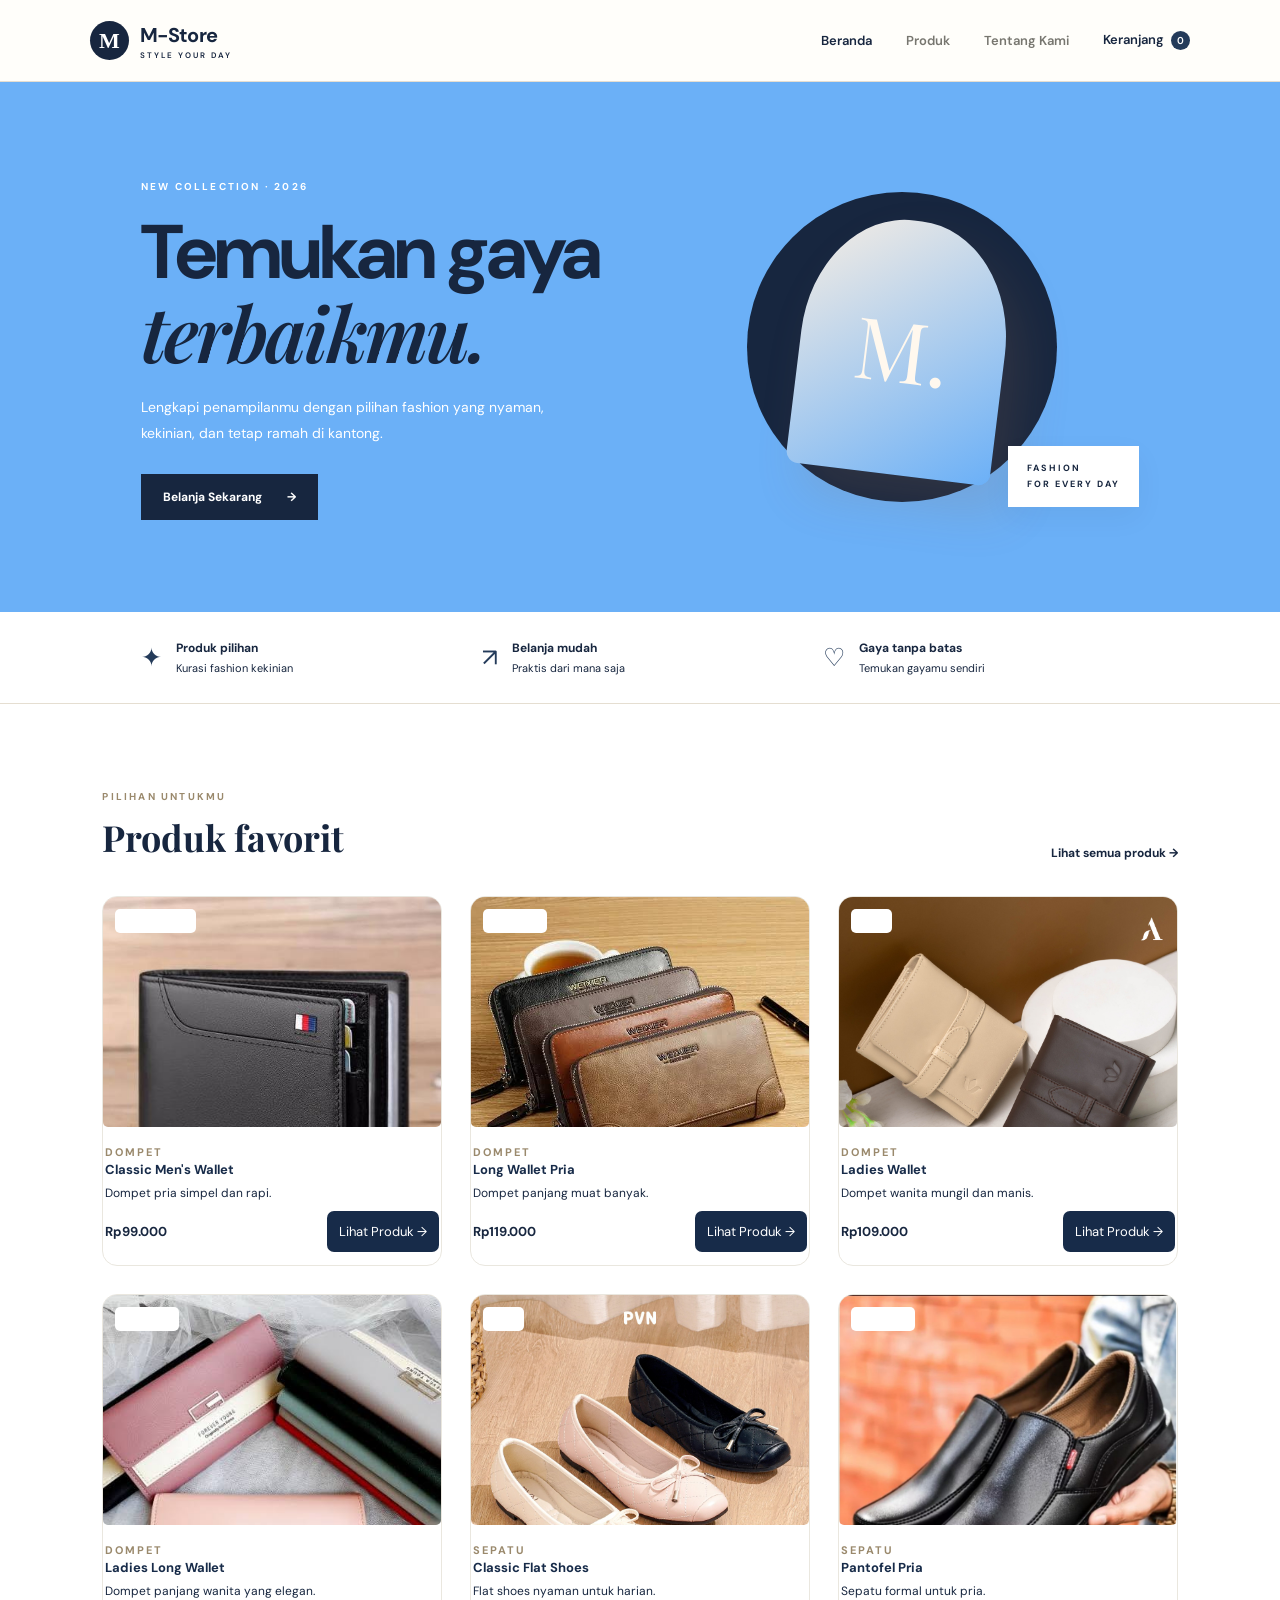
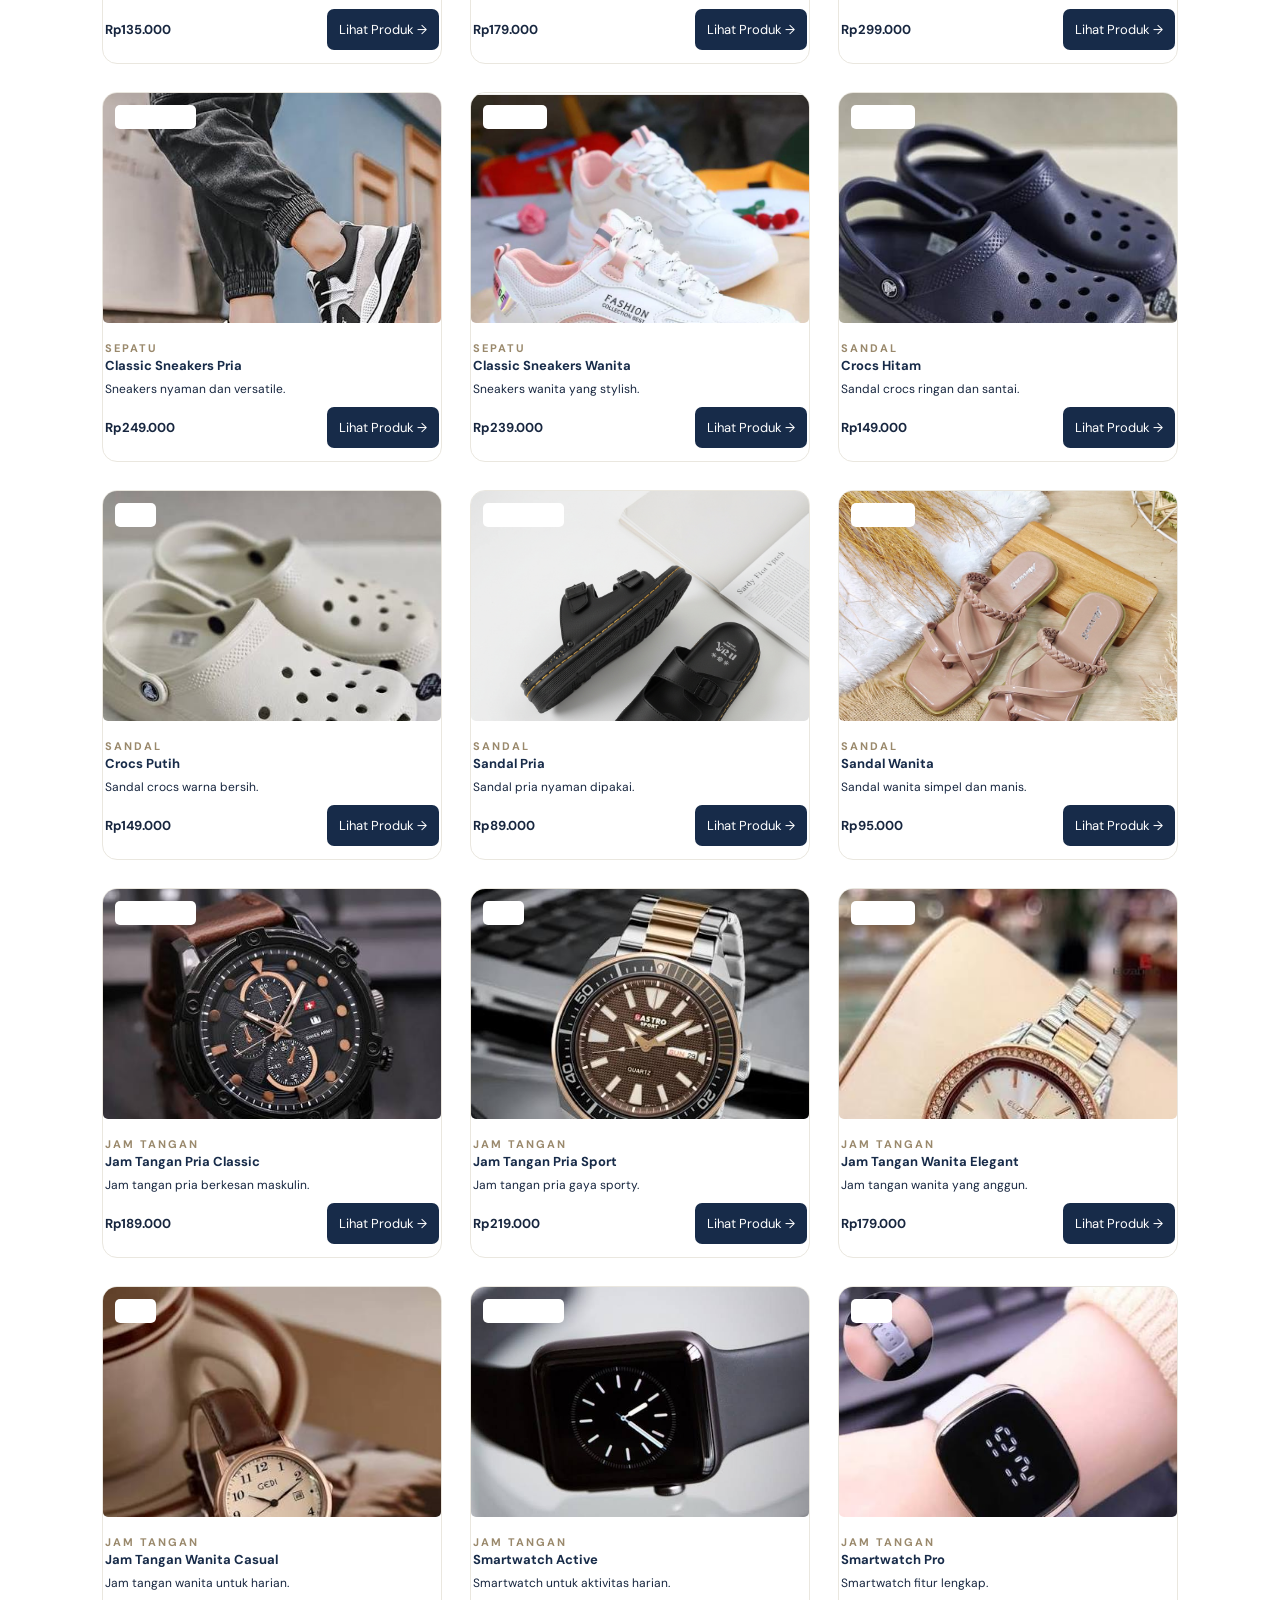
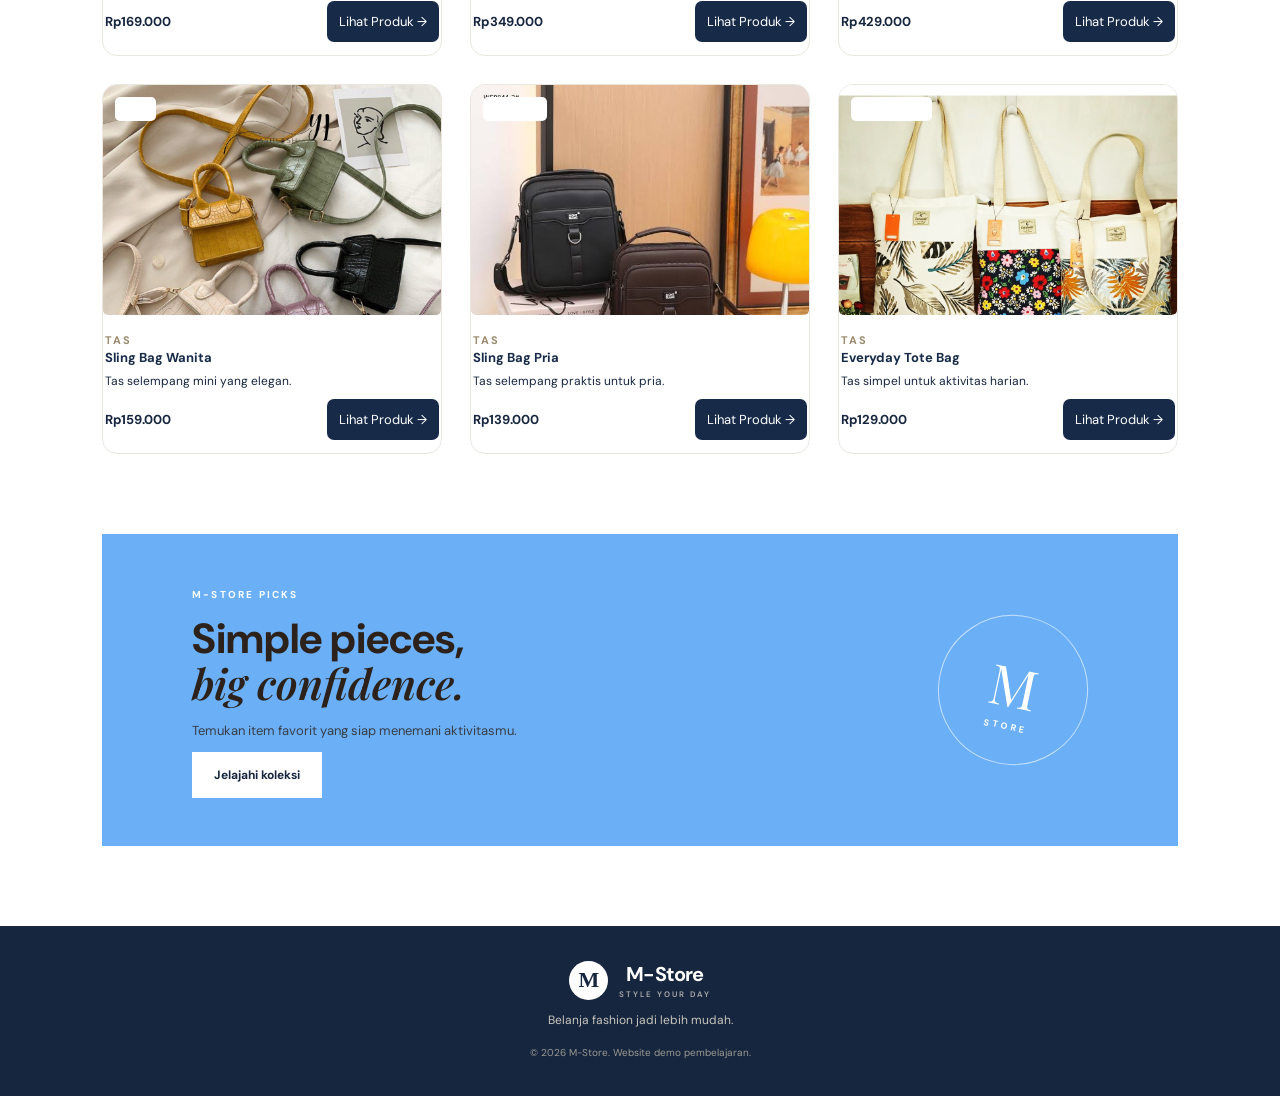
==== index.html @ 7494c429 "Add files via upload" ====
<!DOCTYPE html>
<html lang="id">

<head>
    <meta charset="UTF-8">
    <meta name="viewport" content="width=device-width, initial-scale=1.0">

    <title>Website Toko Online Mini - M-Store></title>

    <link rel="stylesheet" href="style.css">
    <script src="script.js" defer></script>
</head>

<body>

    <!-- HEADER -->
    <header class="site-header">

        <a class="brand" href="index.html">
            <span class="brand-mark">M</span>

            <span>
                M-Store
                <small>STYLE YOUR DAY</small>
            </span>
        </a>

        <button
            class="menu-toggle"
            aria-label="Buka menu"
            onclick="toggleMenu()"
        >
            ☰
        </button>

        <nav id="mainNav">
            <a class="active" href="index.html">Beranda</a>
            <a href="produk.html">Produk</a>
            <a href="tentang.html">Tentang Kami</a>

            <a class="nav-cart" href="keranjang.html">
                Keranjang
                <span class="cart-count">0</span>
            </a>
        </nav>

    </header>


    <!-- MAIN CONTENT -->
    <main>

        <!-- HERO SECTION -->
        <section class="hero">

            <div class="hero-content">

                <span class="eyebrow">
                    NEW COLLECTION · 2026
                </span>

                <h1>
                    Temukan gaya<br>
                    <em>terbaikmu.</em>
                </h1>

                <p style="color: rgb(255, 255, 255);">
                    Lengkapi penampilanmu dengan pilihan fashion
                    yang nyaman, kekinian, dan tetap ramah di kantong.
                </p>

                <a class="btn btn-dark" href="produk.html">
                    Belanja Sekarang
                    <span>→</span>
                </a>

            </div>


            <!-- HERO ART -->
            <div class="hero-art">

                <div class="hero-circle"></div>

                <div class="hero-label">
                    FASHION<br>
                    FOR EVERY DAY
                </div>

                <div class="hero-product">
                    M.
                </div>

            </div>

        </section>


        <!-- BENEFITS SECTION -->
        <section class="benefits">

            <div>
                <span>✦</span>

                <p>
                    <b>Produk pilihan</b>
                    <small>Kurasi fashion kekinian</small>
                </p>
            </div>

            <div>
                <span>↗</span>

                <p>
                    <b>Belanja mudah</b>
                    <small>Praktis dari mana saja</small>
                </p>
            </div>

            <div>
                <span>♡</span>

                <p>
                    <b>Gaya tanpa batas</b>
                    <small>Temukan gayamu sendiri</small>
                </p>
            </div>

        </section>


        <!-- FEATURED PRODUCTS -->
        <section class="section">

            <div class="section-heading">

                <div>
                    <span class="eyebrow">
                        PILIHAN UNTUKMU
                    </span>

                    <h2>Produk favorit</h2>
                </div>

                <a class="text-link" href="produk.html">
                    Lihat semua produk →
                </a>

            </div>

            <div
                class="product-grid"
                id="featuredProducts"
            ></div>

        </section>


        <!-- PROMO SECTION -->
        <section class="promo">

            <div>

                <span class="eyebrow">
                    M-STORE PICKS
                </span>

                <h2>
                    Simple pieces,<br>
                    <em>big confidence.</em>
                </h2>

                <p>
                    Temukan item favorit yang siap menemani aktivitasmu.
                </p>

                <a class="btn btn-light" href="produk.html">
                    Jelajahi koleksi
                </a>

            </div>


            <!-- PROMO STAMP -->
            <div class="promo-stamp">
                M

                <br>

                <small>STORE</small>
            </div>

        </section>

    </main>


    <!-- FOOTER -->
    <footer>

        <a class="brand footer-brand" href="index.html">

            <span class="brand-mark">M</span>

            <span>
                M-Store
                <small>STYLE YOUR DAY</small>
            </span>

        </a>

        <p>
            Belanja fashion jadi lebih mudah.
        </p>

        <small>
            © 2026 M-Store. Website demo pembelajaran.
        </small>

    </footer>

</body>
</html>
---- style.css ----
/* ==========================================
   1. IMPORT FONT
========================================== */

@import url('https://fonts.googleapis.com/css2?family=DM+Sans:wght@400;500;600;700&family=Playfair+Display:ital,wght@0,600;0,700;1,600;1,700&display=swap');


/* ==========================================
   2. ROOT VARIABLES
========================================== */

:root {
    --ink: #17263F;       /* Navy gelap untuk teks */
    --muted: #17263F;     /* Abu-abu untuk teks tambahan */
    --cream: #6bb0f7;     /* Cream sebagai warna latar */
    --paper: #ffffff;     /* Cream terang untuk card */
    --orange: #243B5A;    /* Diganti navy untuk elemen utama */
    --line: #E5DED1;      /* Garis pembatas cream */
}


/* ==========================================
   3. RESET & GLOBAL STYLE
========================================== */

* {
    box-sizing: border-box;
}

html {
    scroll-behavior: smooth;
}

body {
    margin: 0;
    background: var(--paper);
    color: var(--ink);
    font-family: 'DM Sans', sans-serif;
}

a {
    color: inherit;
    text-decoration: none;
}

h1,
h2,
h3,
p {
    margin-top: 0;
}


/* ==========================================
   4. HEADER & NAVIGATION
========================================== */

.site-header {
    height: 82px;
    padding: 0 7%;
    display: flex;
    align-items: center;
    justify-content: space-between;
    border-bottom: 1px solid var(--line);
    background: #fffefa;
    position: sticky;
    top: 0;
    z-index: 10;
}

.brand {
    display: flex;
    align-items: center;
    gap: 11px;
    font-weight: 700;
    font-size: 20px;
    letter-spacing: -.8px;
}

.brand small {
    display: block;
    font-size: 8px;
    letter-spacing: 2px;
    color: var(--muted);
    font-weight: 600;
    margin-top: 2px;
}

.brand-mark {
    width: 39px;
    height: 39px;
    background: var(--ink);
    color: white;
    border-radius: 50%;
    display: grid;
    place-items: center;
    font-family: Georgia;
    font-size: 22px;
}

nav {
    display: flex;
    align-items: center;
    gap: 34px;
    font-size: 13px;
    font-weight: 600;
}

nav a {
    color: #77766f;
    transition: .2s;
}

nav a:hover,
nav a.active {
    color: var(--ink);
}

.nav-cart {
    color: var(--ink);
}

.cart-count {
    display: inline-grid;
    place-items: center;
    background: var(--orange);
    color: white;
    border-radius: 50%;
    width: 19px;
    height: 19px;
    font-size: 10px;
    margin-left: 4px;
}

.menu-toggle {
    display: none;
    border: 0;
    background: none;
    font-size: 25px;
}


/* ==========================================
   5. HERO SECTION
========================================== */

.hero {
    min-height: 530px;
    background: var(--cream);
    padding: 75px 11%;
    display: grid;
    grid-template-columns: 1.05fr .95fr;
    align-items: center;
    overflow: hidden;
}

.eyebrow {
    font-size: 10px;
    letter-spacing: 2.2px;
    font-weight: 700;
    color: white;
}

.hero h1,
.page-intro h1 {
    font-size: clamp(42px, 6vw, 76px);
    line-height: 1.04;
    letter-spacing: -3px;
    margin: 18px 0;
}

.hero h1 em,
.page-intro h1 em,
.promo h2 em {
    font-family: 'Playfair Display', serif;
    font-weight: 600;
}

.hero-content > p,
.page-intro > p {
    color: var(--muted);
    line-height: 1.8;
    max-width: 440px;
    font-size: 14px;
    margin-bottom: 28px;
}


/* ==========================================
   6. BUTTONS
========================================== */

.btn {
    display: inline-flex;
    align-items: center;
    justify-content: center;
    gap: 25px;
    padding: 15px 22px;
    font-size: 12px;
    font-weight: 700;
    border: 0;
    cursor: pointer;
    transition: .2s;
}

.btn:hover {
    transform: translateY(-2px);
}

.btn-dark {
    background: var(--ink);
    color: white;
}

.btn-light {
    background: white;
    color: var(--ink);
}

.full-btn {
    width: 100%;
    text-align: center;
}


/* ==========================================
   7. HERO ART
========================================== */

.hero-art {
    height: 370px;
    position: relative;
    display: grid;
    place-items: center;
}

.hero-circle {
    width: 310px;
    height: 310px;
    border-radius: 50%;
    background: #17263F;
    position: absolute;
}

.hero-product {
    width: 205px;
    height: 255px;
    background: linear-gradient(145deg, #f8eee3, #6bb0f7);
    border-radius: 48% 48% 12px 12px;
    z-index: 1;
    display: grid;
    place-items: center;
    font-family: 'Playfair Display';
    font-size: 85px;
    color: #fff8ee;
    box-shadow: 20px 25px 50px #9b6e5430;
    transform: rotate(7deg);
}

.hero-label {
    position: absolute;
    z-index: 2;
    right: 0;
    bottom: 25px;
    background: white;
    padding: 15px 19px;
    font-size: 9px;
    letter-spacing: 2px;
    line-height: 1.7;
    font-weight: 700;
    box-shadow: 0 10px 30px #0000000c;
}


/* ==========================================
   8. BENEFITS SECTION
========================================== */

.benefits {
    display: grid;
    grid-template-columns: repeat(3, 1fr);
    padding: 28px 11%;
    border-bottom: 1px solid var(--line);
    gap: 25px;
}

.benefits > div {
    display: flex;
    align-items: center;
    gap: 14px;
}

.benefits > div > span {
    font-size: 25px;
    color: var(--orange);
}

.benefits p {
    margin: 0;
    font-size: 12px;
}

.benefits small {
    display: block;
    color: var(--muted);
    font-size: 11px;
    margin-top: 5px;
}


/* ==========================================
   9. PRODUCT SECTION
========================================== */

.section {
    padding: 80px 8%;
}

.section-heading {
    display: flex;
    justify-content: space-between;
    align-items: end;
    margin-bottom: 30px;
}

.section-heading h2 {
    font-family: 'Playfair Display';
    font-size: 36px;
    margin: 8px 0 0;
}

.text-link,
.back-link {
    font-size: 12px;
    font-weight: 700;
}

.product-grid {
    display: grid;
    grid-template-columns: repeat(4, minmax(0, 1fr));
    gap: 22px;
}

.product-card {
    min-width: 0;
}


/* =========================
   PRODUCT SECTION
========================= */

.product-grid {
    display: grid;
    grid-template-columns: repeat(3, 1fr);
    gap: 28px;
    margin-top: 35px;
}

.product-card {
    background: #fff;
    border-radius: 15px;
    overflow: hidden;
    border: 1px solid #eae7df;
    transition: 0.3s ease;
}

.product-card:hover {
    transform: translateY(-8px);
    box-shadow: 0 15px 35px rgba(18, 35, 62, 0.12);
}

.product-image {
    width: 100%;
    height: 260px;
    position: relative;
    overflow: hidden;
    background: #f1eee7;
}

.product-image img {
    width: 100%;
    height: 100%;
    object-fit: cover;
    transition: transform 0.5s ease;
}

.product-card:hover .product-image img {
    transform: scale(1.08);
}

.product-tag {
    position: absolute;
    top: 15px;
    left: 15px;
    z-index: 2;
    background: #172b49;
    color: white;
    padding: 7px 12px;
    border-radius: 5px;
    font-size: 10px;
    letter-spacing: 1px;
}

.product-info {
    padding: 20px;
}

.product-info small {
    color: #9a896c;
    font-size: 11px;
    font-weight: 700;
    letter-spacing: 2px;
}

.product-info h3 {
    color: #172b49;
    font-size: 18px;
    margin: 10px 0;
}

.product-price {
    font-size: 17px;
    font-weight: 700;
    color: #172b49;
    margin-bottom: 18px;
}

.product-button {
    display: block;
    text-align: center;
    text-decoration: none;
    background: #172b49;
    color: #fff;
    padding: 12px;
    border-radius: 7px;
    font-size: 13px;
    transition: 0.3s;
}

.product-button:hover {
    background: #c5a879;
    color: #172b49;
}

/* RESPONSIVE */

@media (max-width: 768px) {
    .product-grid {
        grid-template-columns: repeat(2, 1fr);
        gap: 15px;
    }

    .product-image {
        height: 190px;
    }

    .product-info {
        padding: 13px;
    }

    .product-info h3 {
        font-size: 15px;
    }
}

@media (max-width: 450px) {
    .product-grid {
        grid-template-columns: 1fr;
    }

    .product-image {
        height: 260px;
    }
}


/* ==========================================
   10. PRODUCT IMAGE
========================================== */

.product-image {
    height: 230px;
    border-radius: 5px;
    background: var(--cream);
    display: grid;
    place-items: center;
    position: relative;
    overflow: hidden;
}

.product-image .emoji {
    font-size: 75px;
    filter: drop-shadow(0 12px 10px #00000018);
    transition: .3s;
}

.product-card:hover .emoji {
    transform: scale(1.08) rotate(-4deg);
}

.product-tag {
    position: absolute;
    top: 12px;
    left: 12px;
    background: white;
    padding: 6px 9px;
    font-size: 9px;
    letter-spacing: 1px;
}

.product-image img {
    width: 100%;
    height: 100%;
    object-fit: cover;
    display: block;
    transition: .3s;
}

.product-card:hover .product-image img {
    transform: scale(1.08);
}

.cart-thumb img {
    width: 100%;
    height: 100%;
    object-fit: cover;
    border-radius: 5px;
}
/* ==========================================
   11. PRODUCT INFORMATION
========================================== */

.product-info {
    padding: 13px 2px;
}

.product-info h3 {
    font-size: 13px;
    margin: 0 0 7px;
}

.product-info p {
    font-size: 12px;
    color: var(--muted);
    margin: 0 0 10px;
}

.product-bottom {
    display: flex;
    align-items: center;
    justify-content: space-between;
}

.price {
    font-weight: 700;
    font-size: 13px;
}

.add-btn {
    border: 1px solid var(--ink);
    background: transparent;
    padding: 8px 11px;
    font-size: 10px;
    font-weight: 700;
    cursor: pointer;
}

.add-btn:hover {
    background: var(--ink);
    color: white;
}


/* ==========================================
   12. PROMO SECTION
========================================== */

.promo {
    margin: 0 8% 80px;
    background:#6bb0f7;
    padding: 48px 7%;
    display: flex;
    align-items: center;
    justify-content: space-between;
    color: #2c211b;
}

.promo h2 {
    font-size: 42px;
    line-height: 1.08;
    margin: 13px 0;
}

.promo p {
    font-size: 13px;
    opacity: .8;
}

.promo-stamp {
    width: 150px;
    height: 150px;
    border: 1px solid #ffffff9c;
    border-radius: 50%;
    display: grid;
    place-content: center;
    text-align: center;
    font-family: 'Playfair Display';
    font-size: 55px;
    color: white;
    transform: rotate(12deg);
}

.promo-stamp small {
    font: 700 9px 'DM Sans';
    letter-spacing: 3px;
}


/* ==========================================
   13. PAGE WRAPPER
========================================== */

.page-wrap {
    padding: 65px 8% 90px;
    min-height: 65vh;
}

.page-intro {
    text-align: center;
    margin: 0 auto 38px;
}

.page-intro h1 {
    font-size: clamp(38px, 5vw, 58px);
    margin: 13px 0;
}

.page-intro > p {
    margin: 0 auto;
    max-width: 540px;
}


/* ==========================================
   14. SEARCH & CATEGORY FILTER
========================================== */

.catalog-tools {
    display: flex;
    gap: 12px;
    max-width: 600px;
    margin: 0 auto 30px;
}

.catalog-tools input,
.catalog-tools select,
.checkout-form input,
.checkout-form textarea,
.checkout-form select {
    width: 100%;
    padding: 13px 14px;
    border: 1px solid var(--line);
    background: white;
    font: inherit;
    font-size: 12px;
    outline: none;
}

.catalog-tools input:focus,
.checkout-form input:focus,
.checkout-form textarea:focus {
    border-color: var(--orange);
}

.catalog-tools select {
    max-width: 190px;
}


/* ==========================================
   15. EMPTY STATE
========================================== */

.empty-state {
    text-align: center;
    padding: 55px 20px;
    background: var(--cream);
    color: var(--muted);
    grid-column: 1 / -1;
}


/* ==========================================
   16. CART & CHECKOUT LAYOUT
========================================== */

.cart-layout,
.checkout-layout {
    display: grid;
    grid-template-columns: 1.6fr .9fr;
    gap: 28px;
    align-items: start;
}

.cart-items {
    display: grid;
    gap: 12px;
}


/* ==========================================
   17. CART ITEMS
========================================== */

.cart-row {
    display: grid;
    grid-template-columns: 90px 1fr auto;
    gap: 17px;
    align-items: center;
    padding: 15px;
    border: 1px solid var(--line);
}

.cart-thumb {
    height: 90px;
    background: var(--cream);
    display: grid;
    place-items: center;
    font-size: 35px;
}

.cart-detail h3 {
    font-size: 13px;
    margin: 0 0 6px;
}

.cart-detail p {
    font-size: 12px;
    color: var(--muted);
    margin: 0;
}

.cart-row-total {
    font-size: 12px;
    font-weight: 700;
    white-space: nowrap;
}


/* ==========================================
   18. QUANTITY CONTROL
========================================== */

.qty-control {
    display: flex;
    align-items: center;
    gap: 10px;
    margin-top: 12px;
}

.qty-control button {
    width: 25px;
    height: 25px;
    border: 1px solid var(--line);
    background: white;
    cursor: pointer;
}

.remove-btn {
    border: 0;
    background: none;
    color:  #6bb0f7;
    font-size: 11px;
    cursor: pointer;
    margin-top: 8px;
    padding: 0;
}


/* ==========================================
   19. SUMMARY CARD
========================================== */

.summary-card,
.checkout-form {
    border: 1px solid var(--line);
    padding: 24px;
    background: #fff;
}

.summary-card h2,
.checkout-form h2 {
    font-family: 'Playfair Display';
    font-size: 23px;
    margin: 0 0 22px;
}

.summary-line {
    display: flex;
    justify-content: space-between;
    font-size: 12px;
    color: var(--muted);
    padding: 12px 0;
    border-bottom: 1px solid var(--line);
}

.summary-line b {
    color: var(--ink);
}

.summary-line.total {
    font-size: 14px;
    border: 0;
    padding: 18px 0;
}

.back-link {
    display: block;
    text-align: center;
    margin-top: 17px;
    color: var(--muted);
}


/* ==========================================
   20. ABOUT PAGE
========================================== */

.about-page .page-intro {
    max-width: 680px;
}

.about-panel {
    background: var(--cream);
    padding: 45px;
    display: grid;
    grid-template-columns: 190px 1fr;
    gap: 40px;
    align-items: center;
    margin: 50px 0;
}

.about-symbol {
    height: 170px;
    background: #17263F;
    display: grid;
    place-items: center;
    font: italic 90px 'Playfair Display';
    color: white;
}

.about-panel h2 {
    font: 600 30px 'Playfair Display';
}

.about-panel p,
.values-grid p {
    font-size: 13px;
    line-height: 1.8;
    color: var(--muted);
}

.values-grid {
    display: grid;
    grid-template-columns: repeat(3, 1fr);
    gap: 25px;
}

.values-grid article {
    border-top: 1px solid var(--line);
    padding-top: 20px;
}

.values-grid article span {
    font-size: 11px;
    color: var(--orange);
    font-weight: 700;
}

.values-grid h3 {
    font: 600 22px 'Playfair Display';
    margin: 12px 0;
}


/* ==========================================
   21. CHECKOUT FORM
========================================== */

.checkout-form {
    display: grid;
    gap: 16px;
}

.checkout-form h2 {
    margin-bottom: 5px;
}

.checkout-form label {
    font-size: 11px;
    font-weight: 700;
    display: grid;
    gap: 8px;
}

.checkout-form textarea {
    resize: vertical;
}


/* ==========================================
   22. CHECKOUT SUMMARY
========================================== */

.tiny-note {
    font-size: 10px;
    color: var(--muted);
    line-height: 1.6;
    margin: 15px 0 0;
}

.checkout-summary-item {
    display: flex;
    justify-content: space-between;
    gap: 10px;
    font-size: 11px;
    padding: 9px 0;
    border-bottom: 1px solid var(--line);
}


/* ==========================================
   23. NOTIFICATION
========================================== */

.notice {
    margin: 25px 0;
    padding: 18px;
    background: #edf5e9;
    color: #345c32;
    font-size: 13px;
    line-height: 1.7;
}


/* ==========================================
   24. FOOTER
========================================== */

footer {
    padding: 35px 8%;
    background: var(--ink);
    color: white;
    text-align: center;
}

footer p {
    font-size: 12px;
    color: #c7c4bd;
    margin: 12px 0;
}

footer > small {
    font-size: 10px;
    color: #9b9992;
}

.footer-brand {
    justify-content: center;
    color: white;
}

.footer-brand .brand-mark {
    background: white;
    color: var(--ink);
}

.footer-brand small {
    color: #aaa;
}


/* ==========================================
   25. RESPONSIVE - TABLET & MOBILE
========================================== */

@media (max-width: 800px) {

    .site-header {
        padding: 0 5%;
        height: 70px;
    }

    .menu-toggle {
        display: block;
    }

    nav {
        display: none;
        position: absolute;
        top: 70px;
        left: 0;
        right: 0;
        background: white;
        padding: 20px 6%;
        flex-direction: column;
        align-items: flex-start;
        gap: 20px;
        border-bottom: 1px solid var(--line);
    }

    nav.open {
        display: flex;
    }

    .hero {
        padding: 55px 8%;
        grid-template-columns: 1fr;
        min-height: auto;
    }

    .hero-art {
        height: 300px;
    }

    .hero-circle {
        width: 245px;
        height: 245px;
    }

    .hero-product {
        width: 165px;
        height: 210px;
    }

    .benefits {
        padding: 25px 8%;
        grid-template-columns: 1fr;
        gap: 17px;
    }

    .section {
        padding: 55px 6%;
    }

    .product-grid {
        grid-template-columns: repeat(2, minmax(0, 1fr));
        gap: 18px;
    }

    .product-image {
        height: 190px;
    }

    .promo {
        margin: 0 6% 55px;
        padding: 35px 7%;
    }

    .promo-stamp {
        width: 100px;
        height: 100px;
        font-size: 38px;
    }

    .cart-layout,
    .checkout-layout {
        grid-template-columns: 1fr;
    }

    .about-panel {
        grid-template-columns: 1fr;
        padding: 25px;
        gap: 20px;
    }

    .about-symbol {
        height: 120px;
    }

    .values-grid {
        grid-template-columns: 1fr;
    }

    .page-wrap {
        padding: 48px 6% 65px;
    }

}


/* ==========================================
   26. RESPONSIVE - SMALL MOBILE
========================================== */

@media (max-width: 430px) {

    .hero h1 {
        font-size: 48px;
    }

    .section-heading {
        align-items: start;
        gap: 15px;
        flex-direction: column;
    }

    .product-image {
        height: 155px;
    }

    .product-image .emoji {
        font-size: 58px;
    }

    .promo h2 {
        font-size: 33px;
    }

    .promo-stamp {
        display: none;
    }

    .catalog-tools {
        flex-direction: column;
    }

    .catalog-tools select {
        max-width: none;
    }

    .cart-row {
        grid-template-columns: 65px 1fr;
    }

    .cart-thumb {
        height: 70px;
    }

    .cart-row-total {
        grid-column: 2;
    }

    .cart-detail h3 {
        font-size: 12px;
    }

}

/* ==========================================
   27. DETAIL PRODUK
========================================== */

    .detail-page {
        max-width: 1180px;
        margin: 0 auto;
    }

    .breadcrumb {
        display: flex;
        align-items: center;
        flex-wrap: wrap;
        gap: 10px;
        font-size: 12px;
        color: #77766f;
        margin-bottom: 28px;
    }

    .breadcrumb a:hover { color: var(--ink); }
    .breadcrumb b { color: var(--ink); }

    .detail-product {
        display: grid;
        grid-template-columns: 1.05fr 1fr;
        gap: 56px;
        align-items: start;
    }

    .detail-gallery {
        position: sticky;
        top: 106px;
        border-radius: 22px;
        overflow: hidden;
        background: #eaf3fe;
        border: 1px solid #dbe6f5;
        box-shadow: 0 25px 60px rgba(23, 38, 63, 0.12);
    }

    .detail-gallery img {
        display: block;
        width: 100%;
        aspect-ratio: 1 / 1;
        object-fit: cover;
    }

    .detail-tag {
        position: absolute;
        top: 18px;
        left: 18px;
        background: var(--ink);
        color: white;
        padding: 8px 14px;
        border-radius: 30px;
        font-size: 10px;
        font-weight: 700;
        letter-spacing: 1.5px;
    }

    .detail-category {
        font-size: 11px;
        font-weight: 700;
        letter-spacing: 2.5px;
        color: #9a896c;
    }

    .detail-info h1 {
        font-family: 'Playfair Display', serif;
        font-size: clamp(30px, 4vw, 44px);
        line-height: 1.1;
        margin: 12px 0 14px;
    }

    .detail-meta {
        display: flex;
        align-items: center;
        flex-wrap: wrap;
        gap: 14px;
        font-size: 12px;
        margin-bottom: 18px;
    }

    .detail-rating {
        color: #c5a24a;
        font-weight: 700;
        letter-spacing: 1px;
    }

    .detail-stock {
        background: #e8f5e9;
        color: #2e6b32;
        padding: 5px 12px;
        border-radius: 30px;
        font-weight: 700;
    }

    .detail-stock.out {
        background: #fdeaea;
        color: #a33a3a;
    }

    .detail-price {
        font-size: 32px;
        font-weight: 700;
        margin-bottom: 16px;
    }

    .detail-description {
        font-size: 14px;
        line-height: 1.9;
        color: #4a5568;
        padding-bottom: 24px;
        border-bottom: 1px solid var(--line);
    }

    .detail-subtitle {
        font-size: 14px;
        letter-spacing: 1px;
        margin: 24px 0 8px;
    }

    .detail-specs {
        margin: 0;
        border: 1px solid var(--line);
        border-radius: 12px;
        overflow: hidden;
    }

    .spec-row {
        display: grid;
        grid-template-columns: 120px 1fr;
        gap: 14px;
        padding: 12px 16px;
        font-size: 13px;
        border-bottom: 1px solid var(--line);
    }

    .spec-row:last-child { border-bottom: 0; }
    .spec-row:nth-child(odd) { background: #f6f9fe; }
    .spec-row dt { color: #77766f; font-weight: 600; }
    .spec-row dd { margin: 0; font-weight: 600; }

    .detail-buy {
        display: flex;
        align-items: flex-end;
        justify-content: space-between;
        gap: 20px;
        margin: 26px 0 18px;
    }

    .detail-label {
        display: block;
        font-size: 11px;
        font-weight: 700;
        letter-spacing: 1.5px;
        color: #77766f;
        margin-bottom: 8px;
    }

    .qty-box {
        display: inline-flex;
        align-items: center;
        border: 1px solid var(--ink);
        border-radius: 10px;
        overflow: hidden;
    }

    .qty-box button {
        width: 42px;
        height: 42px;
        border: 0;
        background: white;
        font-size: 18px;
        cursor: pointer;
        transition: 0.2s;
    }

    .qty-box button:hover {
        background: var(--ink);
        color: white;
    }

    .qty-box span {
        min-width: 46px;
        text-align: center;
        font-weight: 700;
    }

    .detail-total { text-align: right; }
    .detail-total b { font-size: 22px; }

    .detail-actions {
        display: grid;
        grid-template-columns: 1fr 1fr;
        gap: 12px;
    }

    .detail-actions .btn {
        border-radius: 10px;
        padding: 17px 20px;
        font-size: 13px;
    }

    .btn-outline {
        background: white;
        color: var(--ink);
        border: 1.5px solid var(--ink);
    }

    .btn-outline:hover { background: #eaf3fe; }

    .detail-actions .btn-dark:hover {
        background: #c5a879;
        color: var(--ink);
    }

    .detail-perks {
        list-style: none;
        padding: 18px;
        margin: 22px 0 0;
        background: #f6f9fe;
        border-radius: 12px;
        display: grid;
        gap: 9px;
        font-size: 12px;
        font-weight: 600;
    }

    .related-section { 
        margin-top: 90px; 
    }

    .related-section .section-heading { 
        margin-bottom: 0; 
    }

    .detail-notfound {
        grid-column: 1 / -1;
        text-align: center;
        padding: 70px 20px;
    }

    .toast {
        position: fixed;
        left: 50%;
        bottom: 30px;
        transform: translate(-50%, 30px);
        background: var(--ink);
        color: white;
        padding: 14px 24px;
        border-radius: 40px;
        font-size: 13px;
        font-weight: 600;
        box-shadow: 0 12px 30px rgba(0, 0, 0, 0.25);
        opacity: 0;
        pointer-events: none;
        transition: 0.3s;
        z-index: 50;
    }

    .toast.show {
        opacity: 1;
        transform: translate(-50%, 0);
    }

    @media (max-width: 900px) {
        .detail-product { grid-template-columns: 1fr; gap: 30px; }
        .detail-gallery { position: static; }
    }

    @media (max-width: 430px) {
        .detail-actions { grid-template-columns: 1fr; }
        .spec-row { grid-template-columns: 90px 1fr; }
    }

    /* Teks kecil di latar putih (supaya terbaca) */
        .page-wrap .eyebrow,
        .section .eyebrow {
            color: #9a896c;
    }

    .empty-state h3 {
        font-family: 'Playfair Display', serif;
        font-size: 24px;
        margin-bottom: 8px;
    }

    .empty-state .btn {
        margin-top: 14px;
    }

    .cart-thumb {
        overflow: hidden;
        border-radius: 8px;
    }

    .cart-thumb img {
        display: block;
        width: 100%;
        height: 100%;
        object-fit: cover;
    }
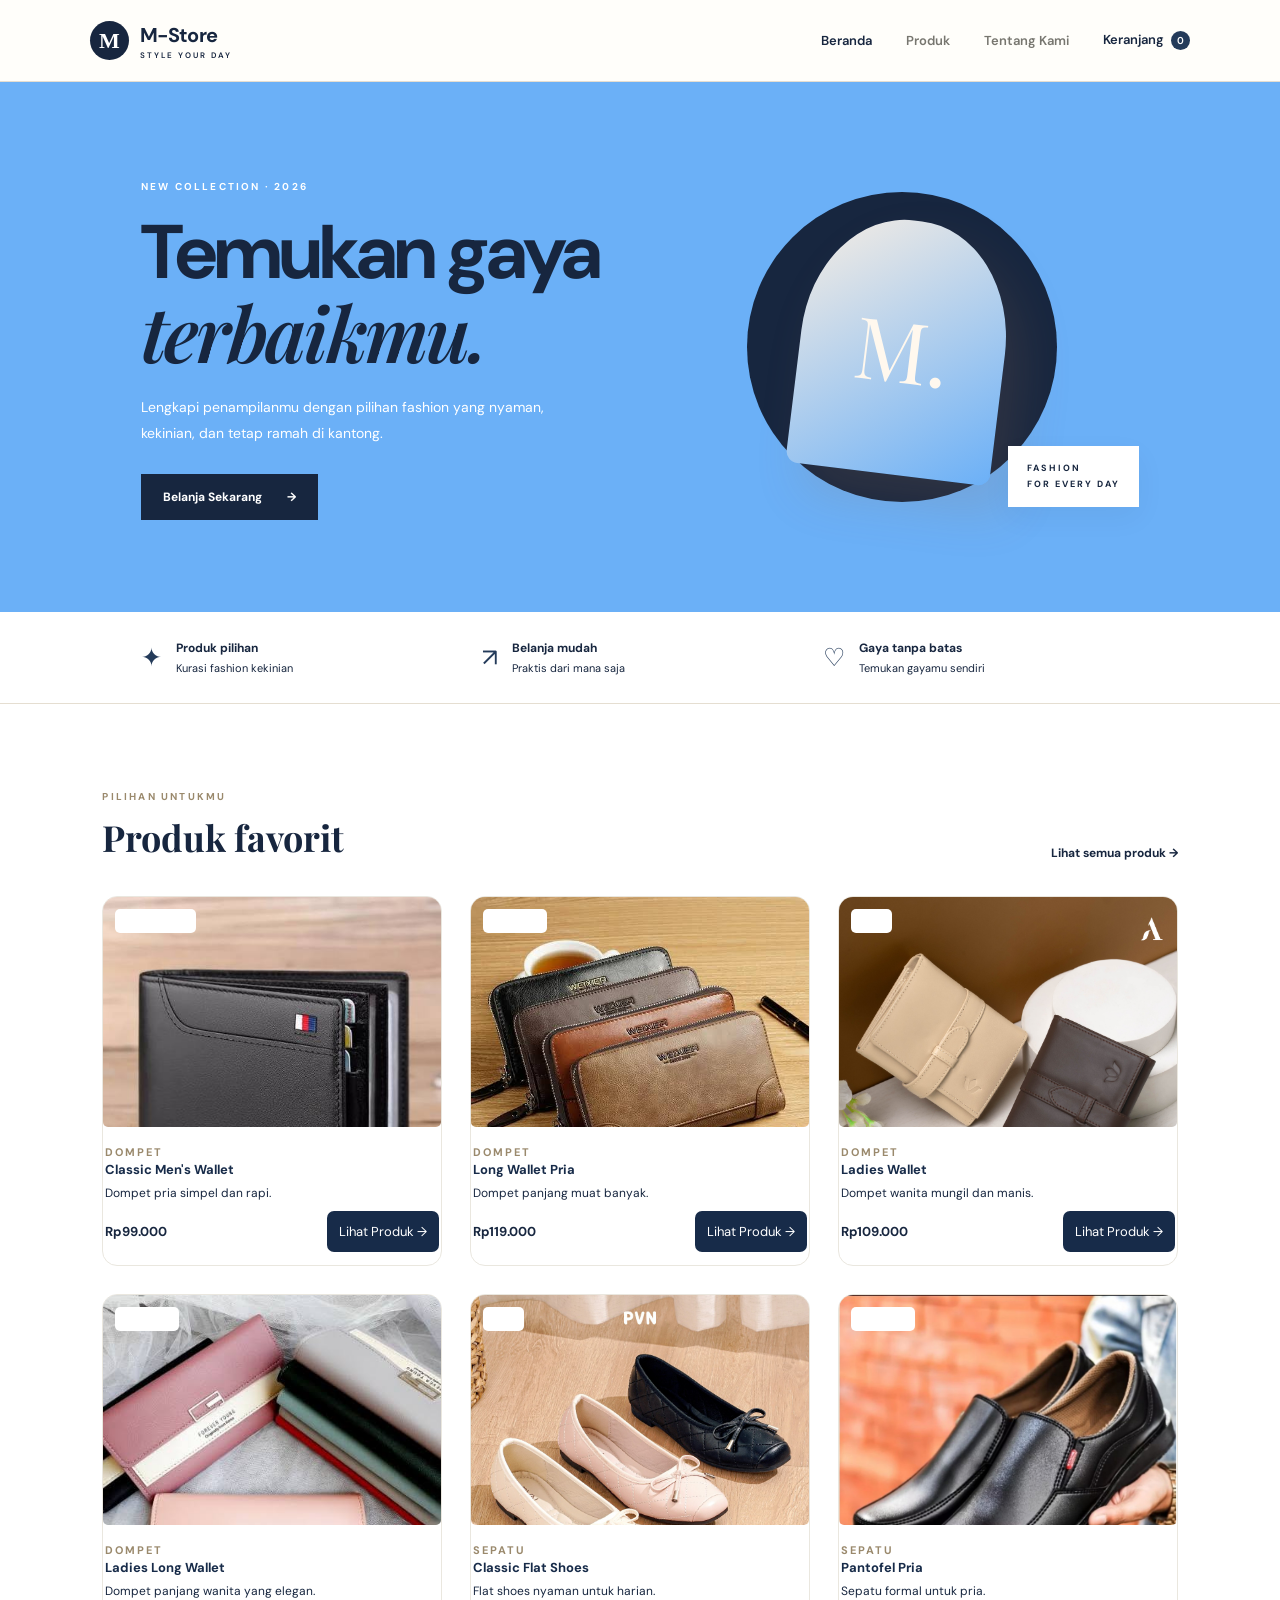
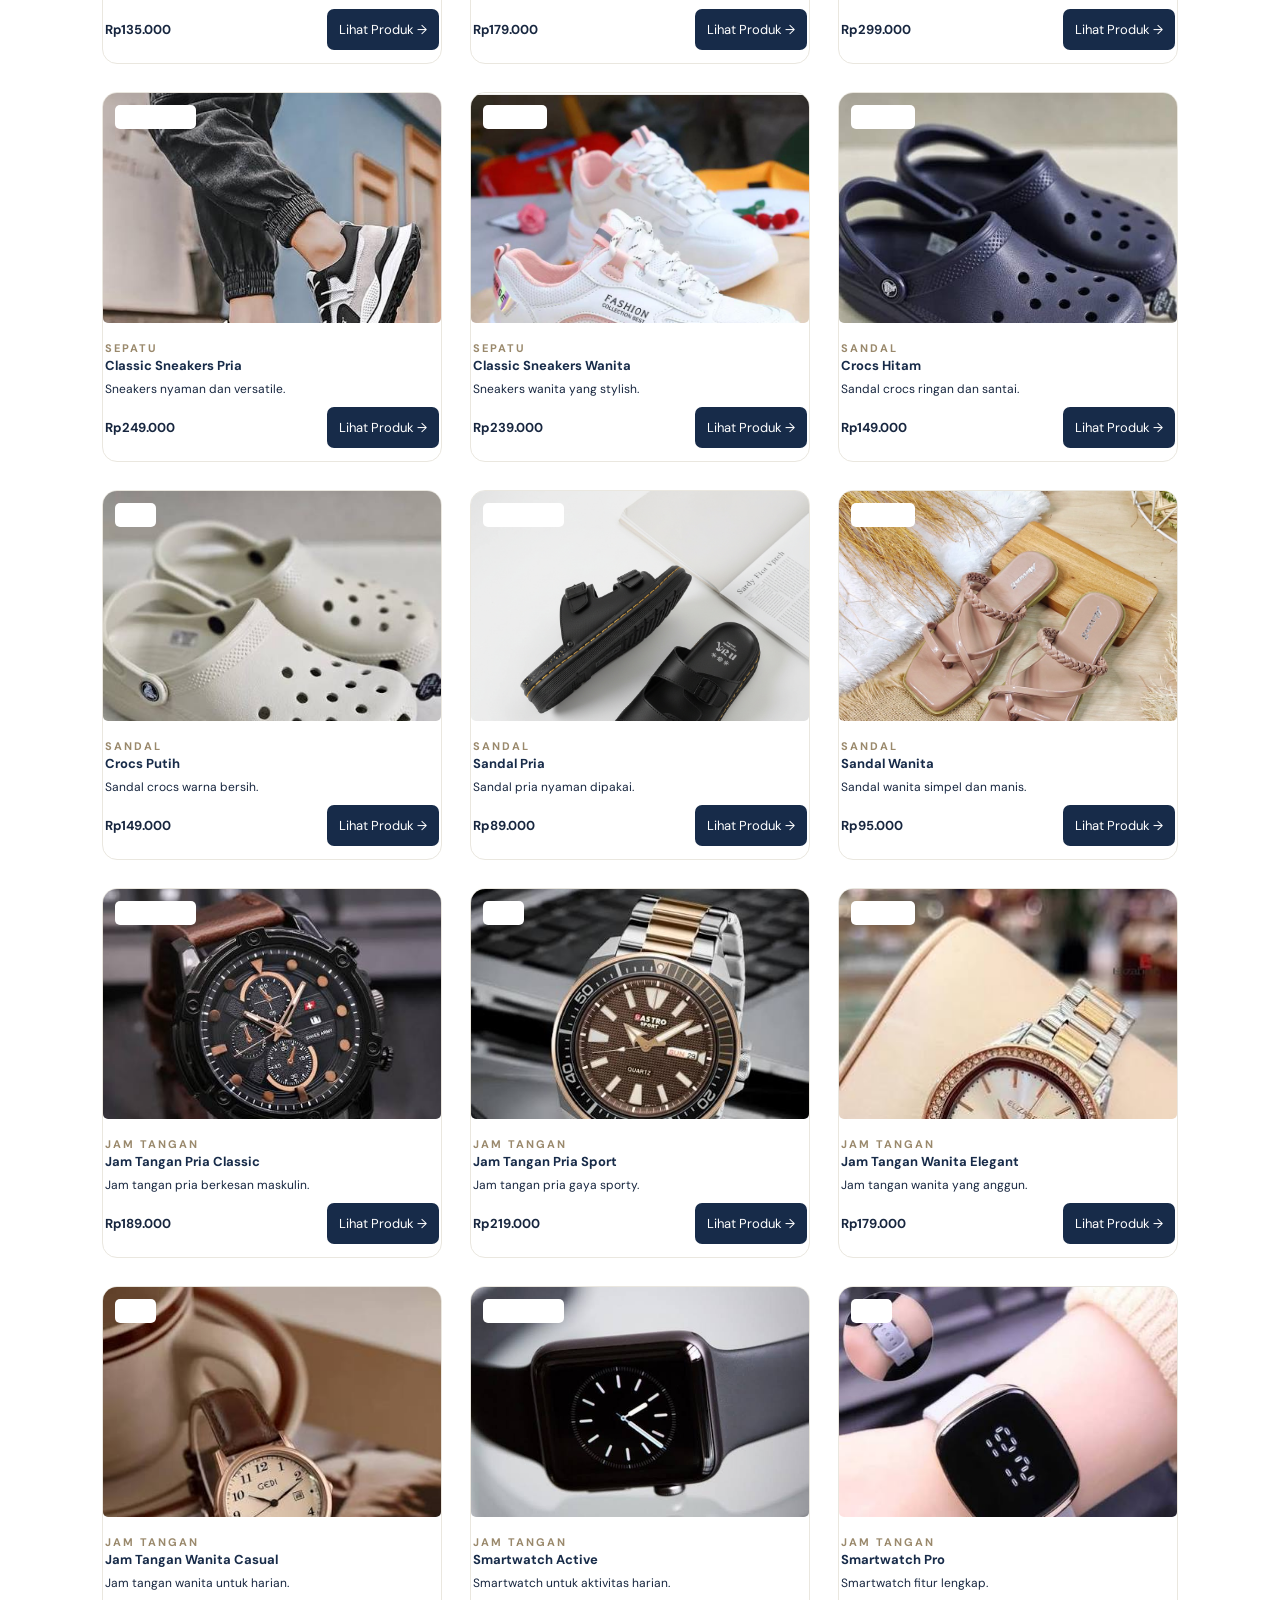
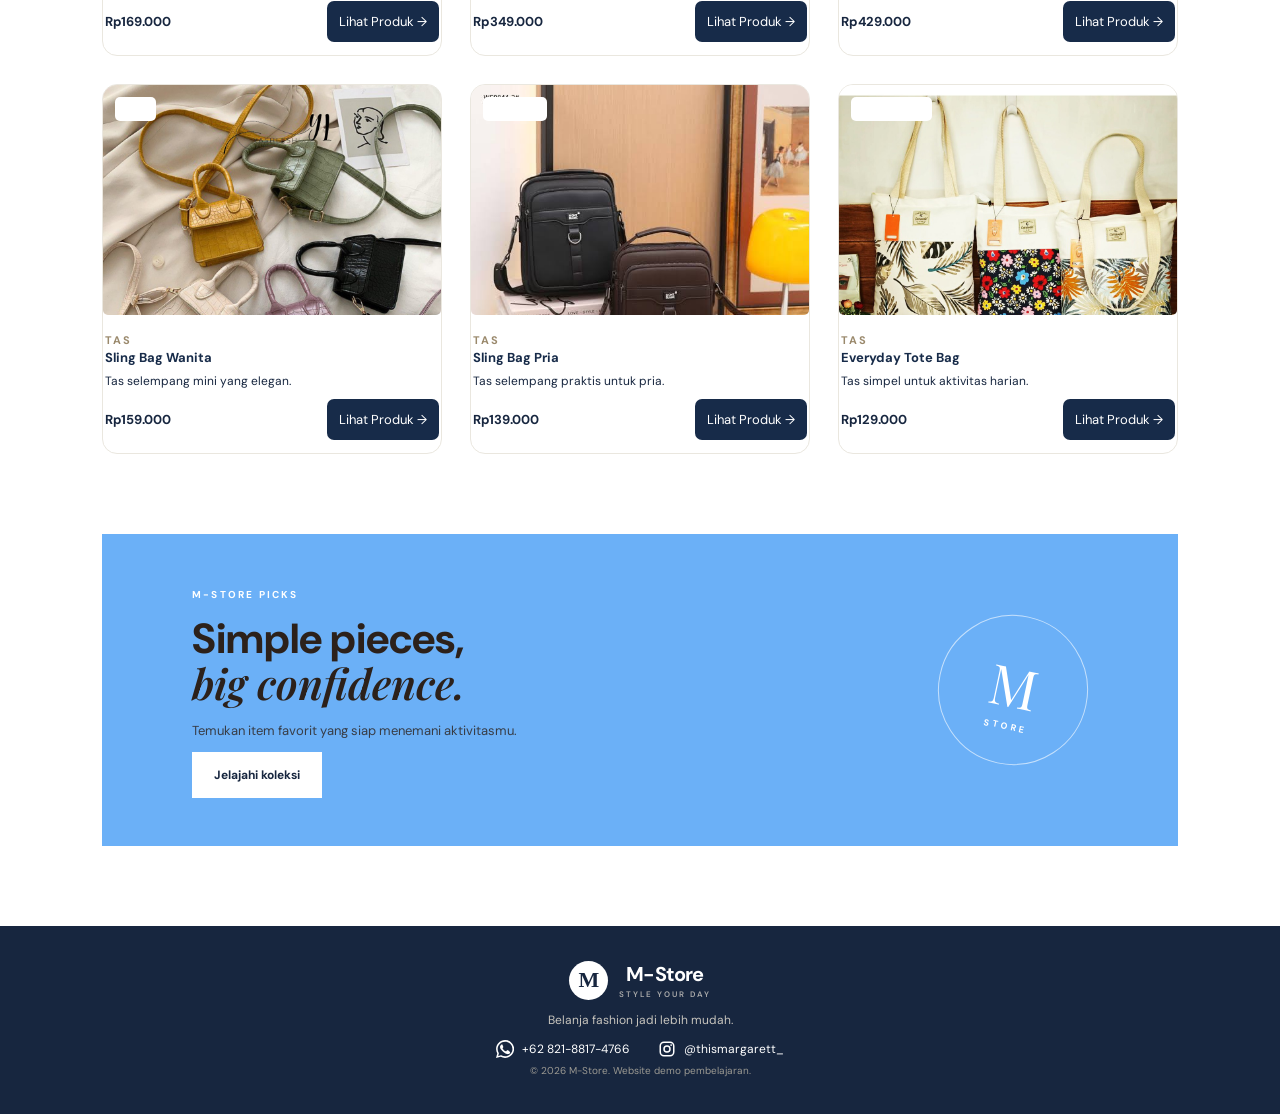
==== commit d749f415: "Add files via upload" ====
--- a/index.html
+++ b/index.html
@@ -214,10 +214,29 @@
             Belanja fashion jadi lebih mudah.
         </p>
 
+        <div class="footer-contact-links">
+            <a href="https://wa.me/6282188174766" target="_blank" rel="noopener noreferrer">
+                <svg class="contact-icon" viewBox="0 0 24 24" aria-hidden="true">
+                    <path d="M20.5 3.5A11.8 11.8 0 0 0 12.1 0C5.5 0 .1 5.4.1 12c0 2.1.6 4.2 1.6 6L0 24l6.2-1.6a12 12 0 0 0 5.9 1.5h.1c6.6 0 12-5.4 12-12 0-3.2-1.3-6.2-3.7-8.4ZM12.1 21.8c-1.8 0-3.6-.5-5.1-1.4l-.4-.2-3.7 1 1-3.6-.2-.4a9.7 9.7 0 0 1-1.5-5.2c0-5.4 4.4-9.8 9.9-9.8 2.6 0 5.1 1 7 2.9a9.8 9.8 0 0 1 2.9 7c0 5.3-4.5 9.7-9.9 9.7Zm5.4-7.3c-.3-.2-1.8-.9-2.1-1-.3-.1-.5-.2-.7.2-.2.3-.8 1-1 1.2-.2.2-.4.2-.7.1-.3-.2-1.3-.5-2.5-1.5-.9-.8-1.5-1.8-1.7-2.1-.2-.3 0-.5.1-.7l.5-.6.3-.6c.1-.2 0-.4 0-.6-.1-.2-.7-1.7-.9-2.3-.2-.6-.5-.5-.7-.5h-.6c-.2 0-.6.1-.9.4-.3.3-1.2 1.2-1.2 2.8 0 1.7 1.2 3.3 1.4 3.5.2.2 2.4 3.7 5.9 5.2.8.4 1.4.6 1.9.7.8.3 1.5.2 2 .1.6-.1 1.8-.7 2-1.4.3-.7.3-1.3.2-1.4-.1-.2-.3-.3-.6-.5Z" fill="currentColor"/>
+                </svg>
+                +62 821-8817-4766
+            </a>
+            <a href="https://www.instagram.com/thismargarett_?igsh=YjZsaGlrNHRwcDM1&utm_source=qr" target="_blank" rel="noopener noreferrer">
+                <svg class="contact-icon" viewBox="0 0 24 24" aria-hidden="true">
+                    <rect x="3" y="3" width="18" height="18" rx="5" fill="none" stroke="currentColor" stroke-width="2"/>
+                    <circle cx="12" cy="12" r="4" fill="none" stroke="currentColor" stroke-width="2"/>
+                    <circle cx="17.5" cy="6.8" r="1.2" fill="currentColor"/>
+                </svg>
+                @thismargarett_
+            </a>
+        </div>
+
         <small>
             © 2026 M-Store. Website demo pembelajaran.
         </small>
 
+        
+        
     </footer>
 
 </body>
--- a/style.css
+++ b/style.css
@@ -965,6 +965,29 @@
 footer > small {
     font-size: 10px;
     color: #9b9992;
+}
+
+.footer-contact-links {
+    display: flex;
+    justify-content: center;
+    align-items: center;
+    flex-wrap: wrap;
+    gap: 12px 28px;
+    margin-top: 12px;
+    font-size: 12px;
+    color: #ffffff;
+}
+
+.footer-contact-links a {
+    display: inline-flex;
+    align-items: center;
+    gap: 8px;
+}
+
+.contact-icon {
+    width: 18px;
+    height: 18px;
+    flex: 0 0 auto;
 }
 
 .footer-brand {
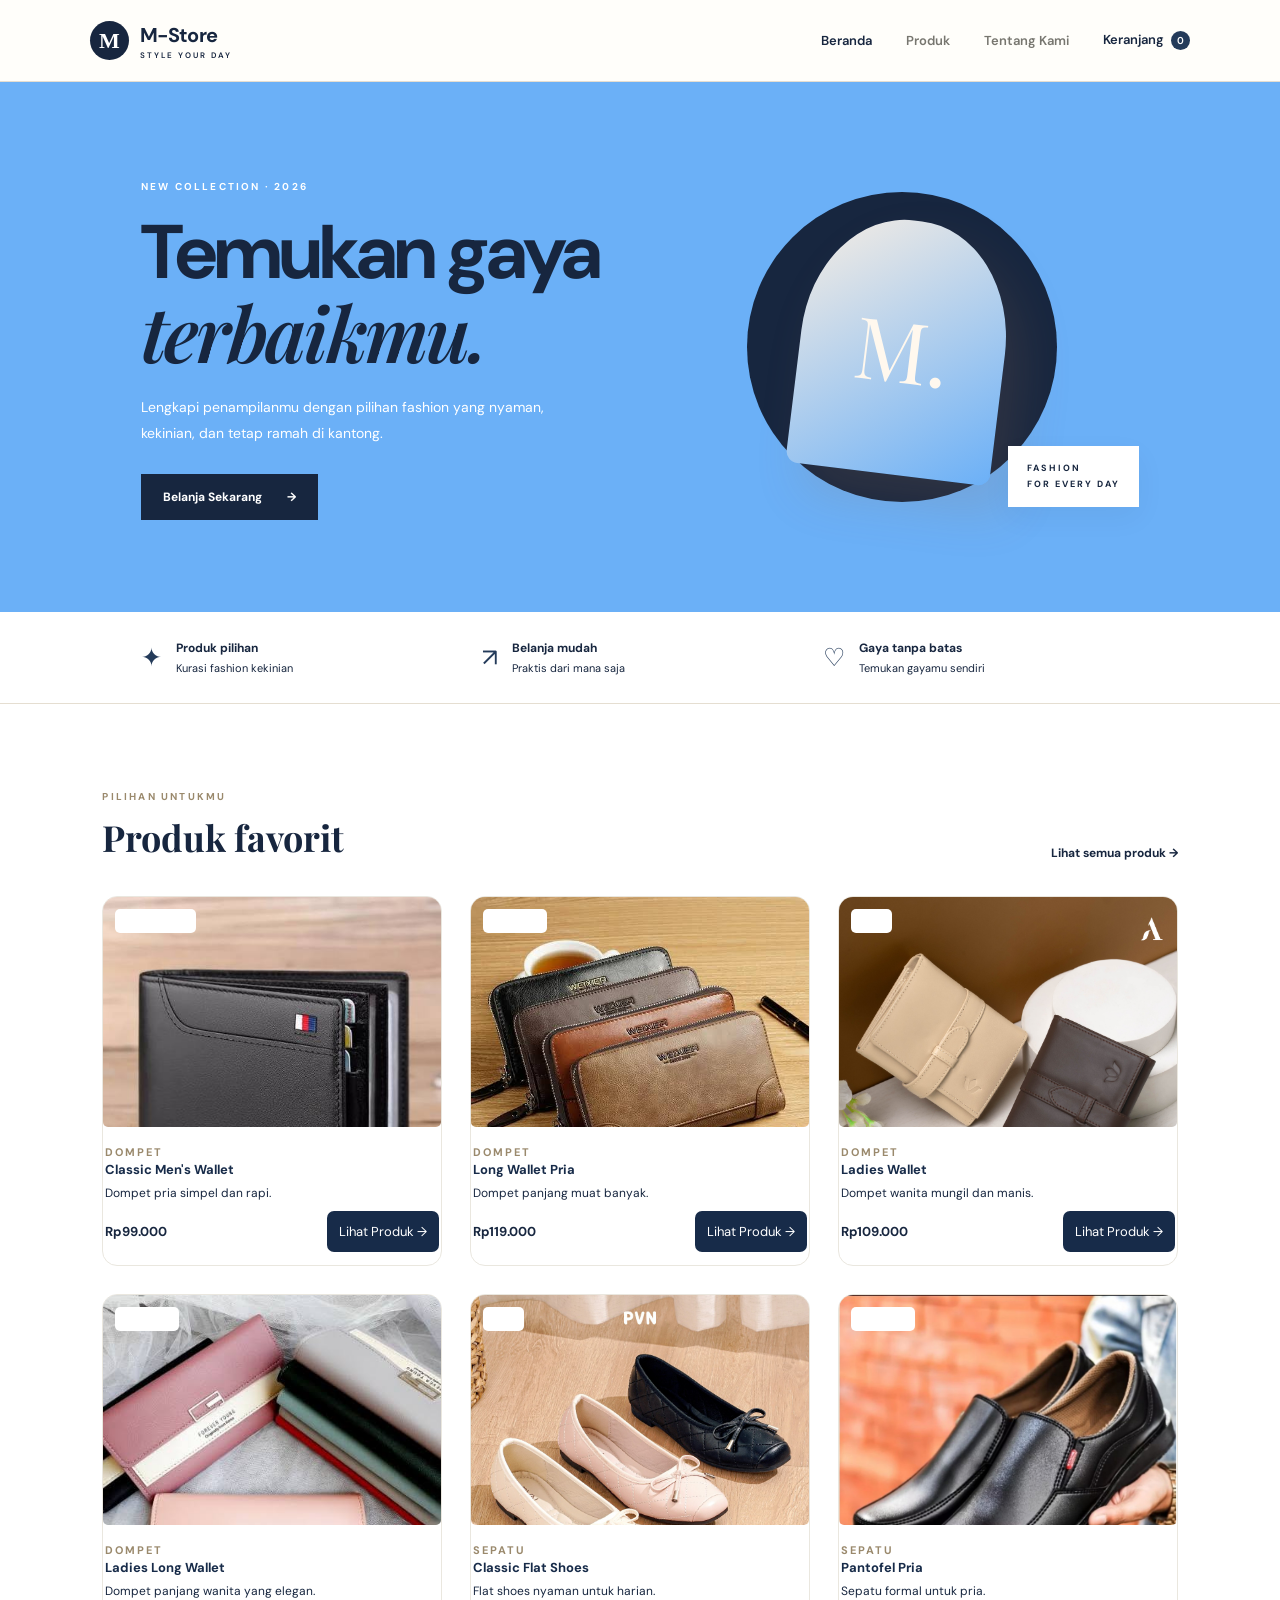
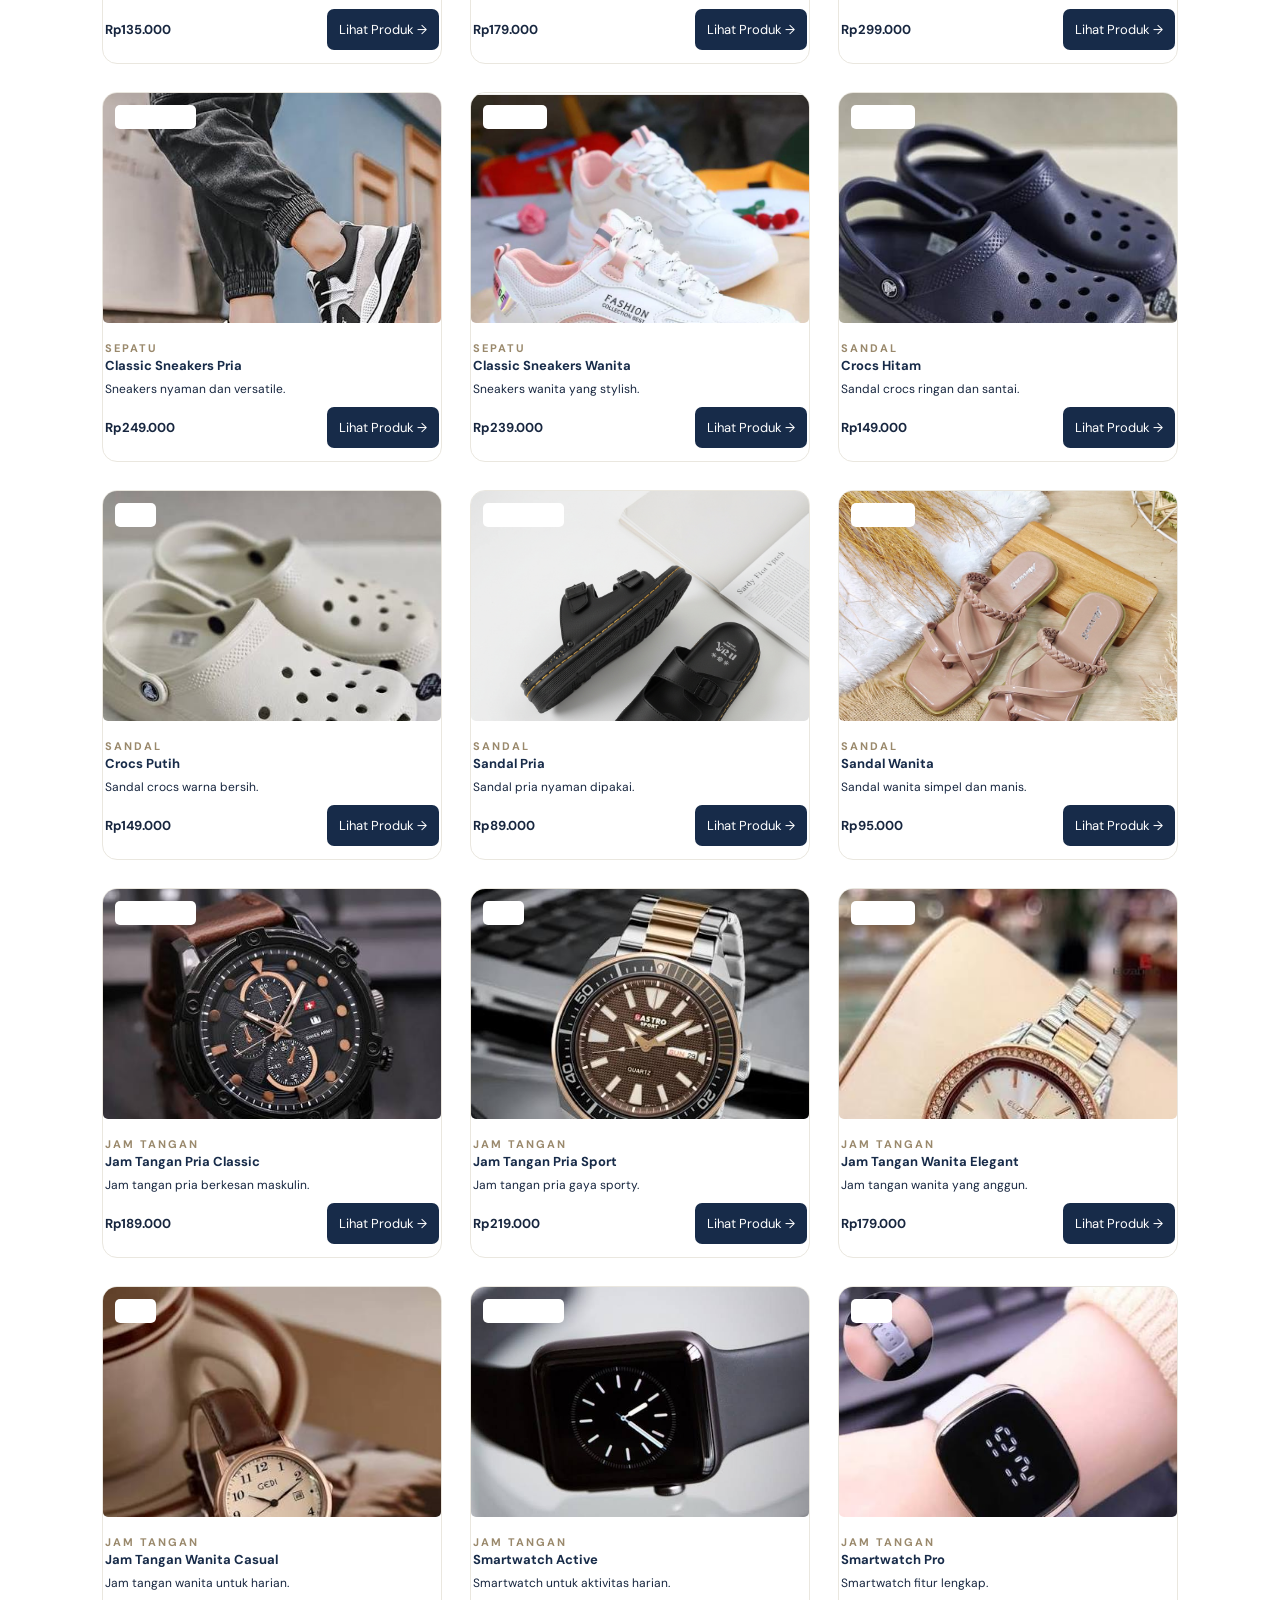
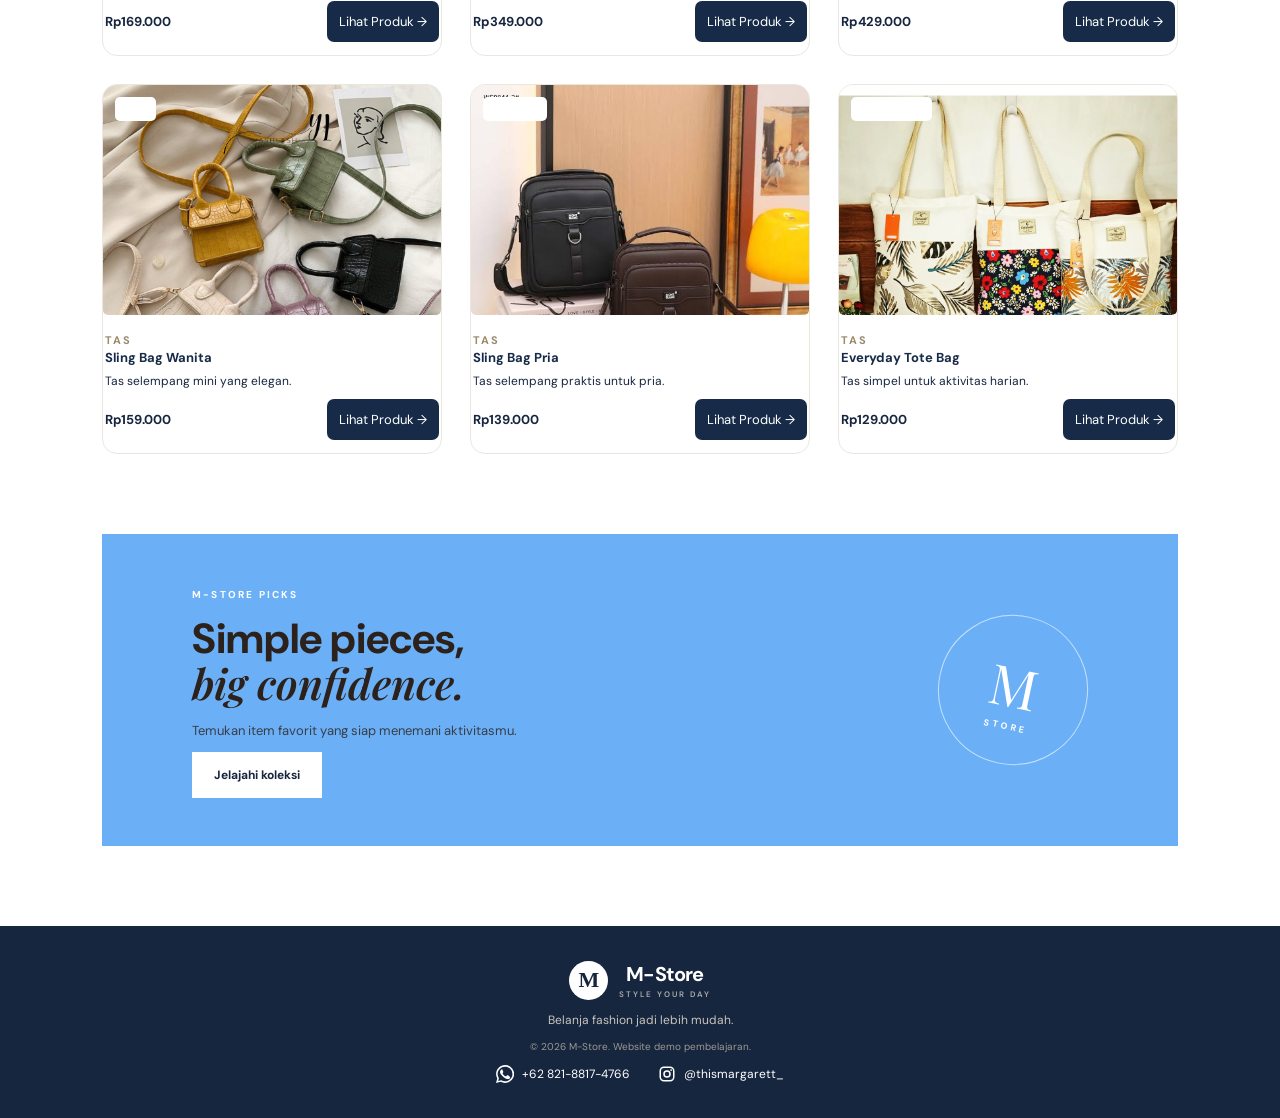
==== commit 17b7c9ee: "Add files via upload" ====
--- a/index.html
+++ b/index.html
@@ -231,12 +231,10 @@
             </a>
         </div>
 
-        <small>
+        <small class="footer-copyright">
             © 2026 M-Store. Website demo pembelajaran.
         </small>
 
-        
-        
     </footer>
 
 </body>
--- a/style.css
+++ b/style.css
@@ -954,6 +954,9 @@
     background: var(--ink);
     color: white;
     text-align: center;
+    display: flex;
+    flex-direction: column;
+    align-items: center;
 }
 
 footer p {
@@ -964,10 +967,17 @@
 
 footer > small {
     font-size: 10px;
+    justify-content: center;
+    align-items: center;
     color: #9b9992;
 }
 
+.footer-copyright {
+    order: 1;
+}
+
 .footer-contact-links {
+    order: 2;
     display: flex;
     justify-content: center;
     align-items: center;
